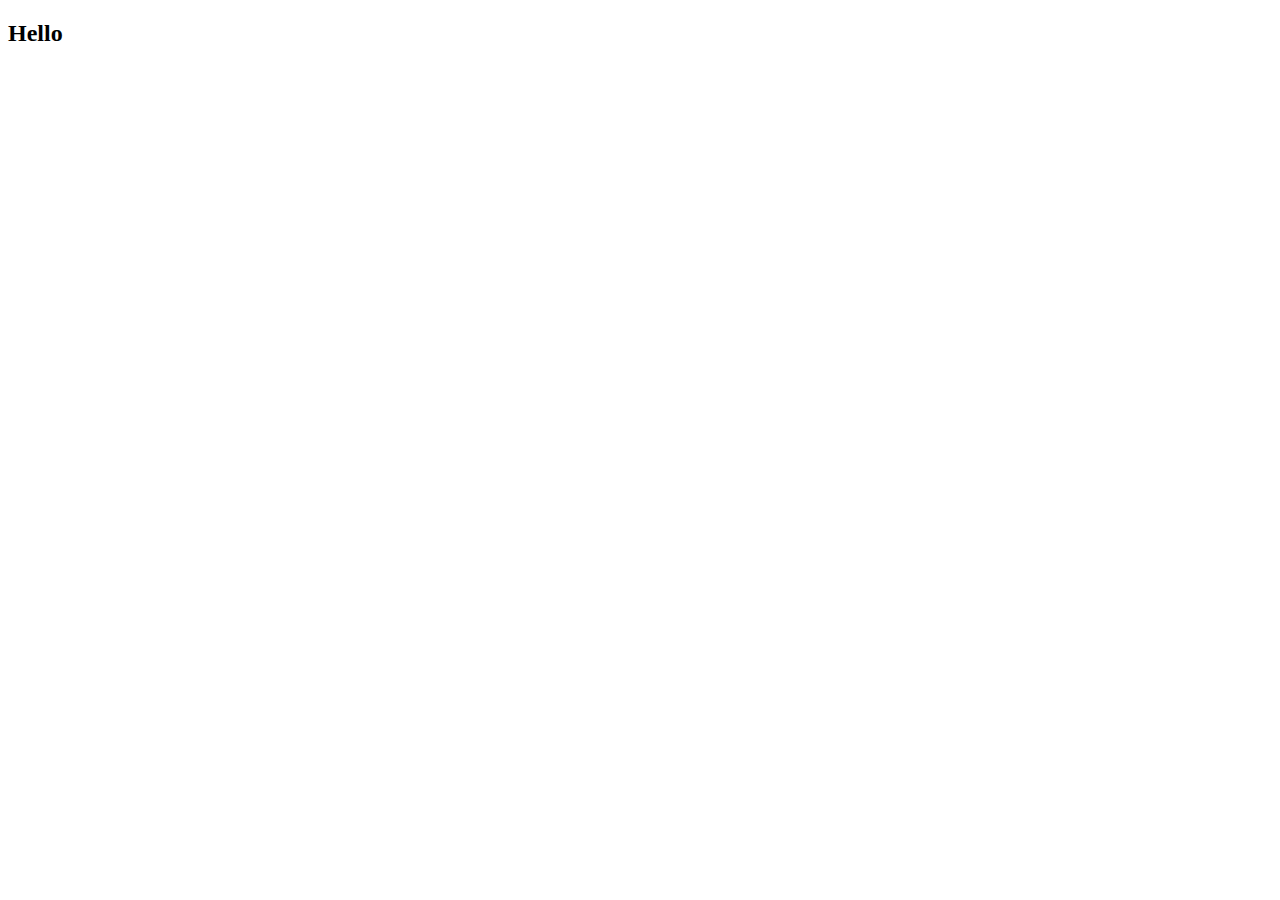
==== index.html @ 31a0cf01 "started file" ====
<!DOCTYPE html>
<html lang = "en">
    <head>
        <meta charset = "utf-8">
        <title>
            Linda's Blog
        </title>
    </head>
    <body>
        <div>
            <h2>Hello</h2>
        </div>

    </body>
</html>
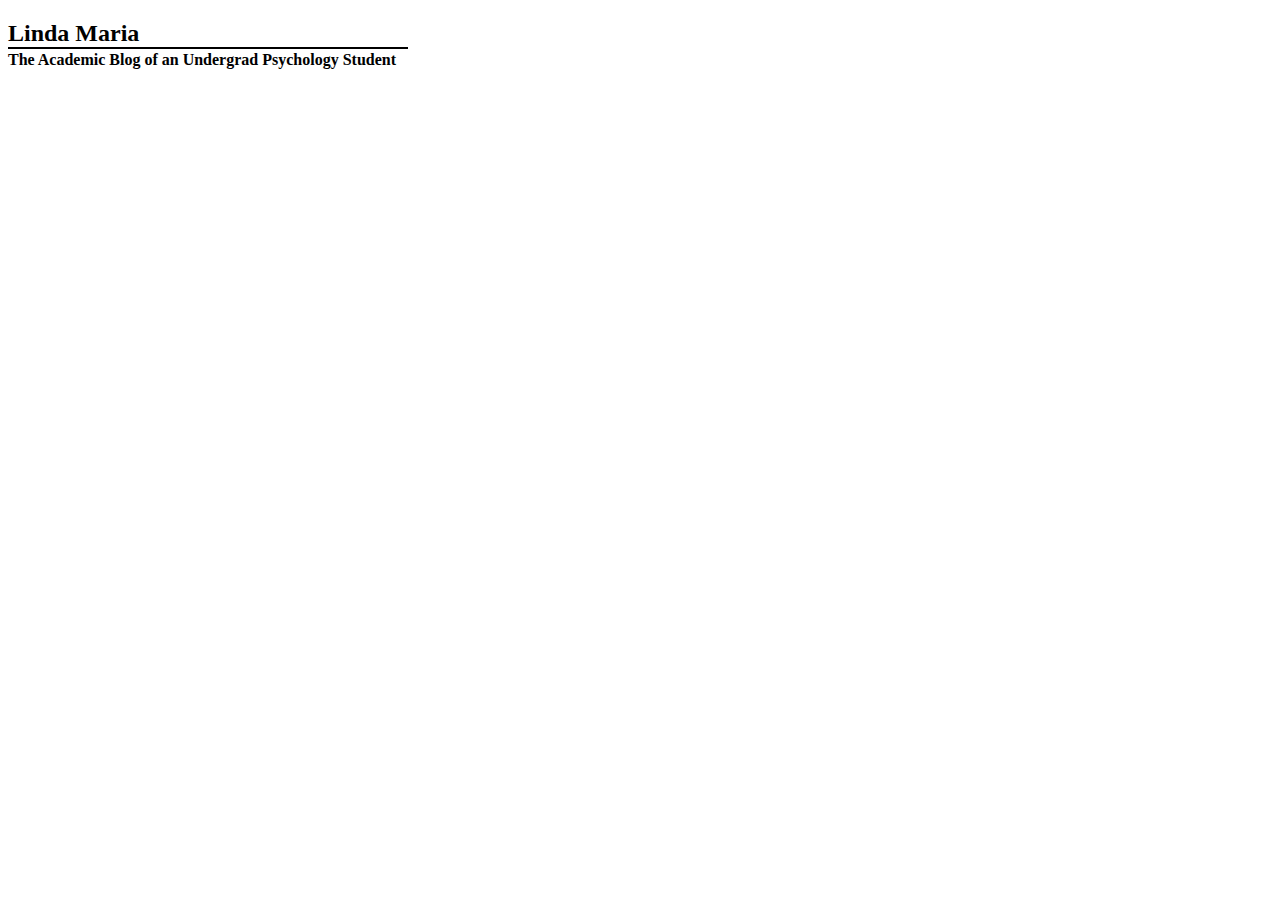
==== commit 72491394: "Added title" ====
--- a/index.html
+++ b/index.html
@@ -5,10 +5,14 @@
         <title>
             Linda's Blog
         </title>
+        <link rel="stylesheet" href="styles.css">
     </head>
     <body>
         <div>
-            <h2>Hello</h2>
+            <div class = "pagetitle">
+                <h2>Linda Maria</h2>
+            </div>
+            <h4 style="margin-top: 2px;"> The Academic Blog of an Undergrad Psychology Student</h4>
         </div>
 
     </body>
--- a/styles.css
+++ b/styles.css
@@ -0,0 +1,8 @@
+.pagetitle {
+    width:400px;
+    border-bottom: 2px solid black;
+}
+
+.pagetitle h2{
+    margin-bottom: 0px;
+}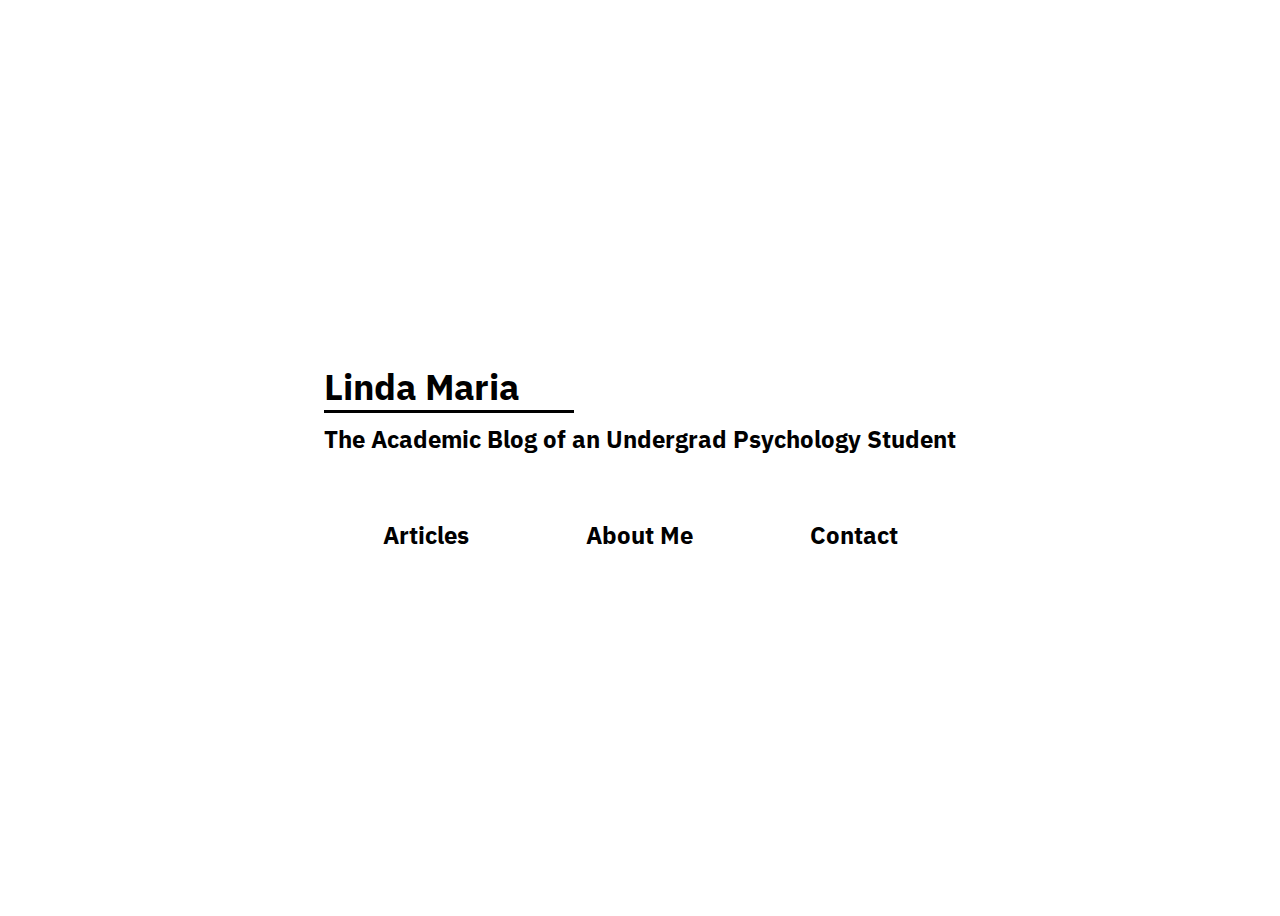
==== commit b14ee1cb: "setup basic layout" ====
--- a/index.html
+++ b/index.html
@@ -1,19 +1,63 @@
 <!DOCTYPE html>
-<html lang = "en">
-    <head>
-        <meta charset = "utf-8">
-        <title>
-            Linda's Blog
-        </title>
-        <link rel="stylesheet" href="styles.css">
-    </head>
-    <body>
-        <div>
-            <div class = "pagetitle">
-                <h2>Linda Maria</h2>
-            </div>
-            <h4 style="margin-top: 2px;"> The Academic Blog of an Undergrad Psychology Student</h4>
+<html lang="en">
+  <head>
+    <meta charset="utf-8" />
+    <title>Linda's Blog</title>
+    <link rel="stylesheet" href="styles.css" />
+  </head>
+  <body>
+    <div
+      style="
+        display: flex;
+        flex-direction: column;
+        align-items: center;
+        justify-content: center;
+        height: 100vh;
+      "
+    >
+      <div
+        style="
+          display: flex;
+          flex-direction: column;
+          align-items: center;
+          justify-content: center;
+          height: 100vh;
+        "
+      >
+        <div style="display: flex; flex-direction: column; align-items: start">
+          <h2
+            style="
+              font-size: 36px;
+              margin-bottom: 5px;
+              border-bottom: 3px solid black;
+              width: 250px;
+            "
+          >
+            Linda Maria
+          </h2>
+          <h4 style="font-size: 24px; margin-top: 5px">
+            The Academic Blog of an Undergrad Psychology Student
+          </h4>
         </div>
 
-    </body>
-</html>+        <div style="display: flex; justify-content: space-around; width: 100%">
+          <h4 style="font-size: 24px">
+            <a style="text-decoration: none; color: black" href="articles.html"
+              >Articles</a
+            >
+          </h4>
+          <h4 style="font-size: 24px">
+            <a style="text-decoration: none; color: black" href="about-me.html"
+              >About Me</a
+            >
+          </h4>
+          <h4 style="font-size: 24px">
+            <a style="text-decoration: none; color: black" href="contact.html"
+              >Contact</a
+            >
+          </h4>
+        </div>
+      </div>
+    </div>
+  </body>
+</html>
--- a/styles.css
+++ b/styles.css
@@ -1,8 +1,62 @@
-.pagetitle {
-    width:400px;
-    border-bottom: 2px solid black;
+@import url("https://fonts.googleapis.com/css2?family=IBM+Plex+Sans&display=swap");
+
+/* Apply the font to elements */
+body {
+  font-family: "IBM Plex Sans", sans-serif;
+  padding: 0 50px;
 }
 
-.pagetitle h2{
-    margin-bottom: 0px;
-}+.page-container {
+  display: flex;
+  flex-direction: column;
+  align-items: center;
+  height: 100vh;
+}
+
+.section-heading {
+  font-size: 36px;
+  padding-left: 5px;
+  margin-bottom: 30px;
+  border-bottom: 3px solid black;
+  width: 250px;
+}
+
+.nav-bar {
+  display: flex;
+  justify-content: end;
+  width: 100%;
+}
+
+.nav-section {
+  display: flex;
+  justify-content: space-around;
+  width: 50%;
+}
+
+.nav-item {
+  font-size: 24px;
+  text-decoration: none;
+  color: black;
+}
+
+.article-card {
+  display: flex;
+  flex-direction: column;
+  align-items: start;
+  padding: 20px;
+  background-color: #f5f5f5;
+  border-radius: 10px;
+}
+
+.article-date {
+  font-size: 16px;
+  margin-bottom: 3px;
+  margin-left: 5px;
+  color: gainsboro;
+}
+
+.article-description {
+  font-size: 18px;
+  font-weight: normal;
+  margin: 10px;
+}
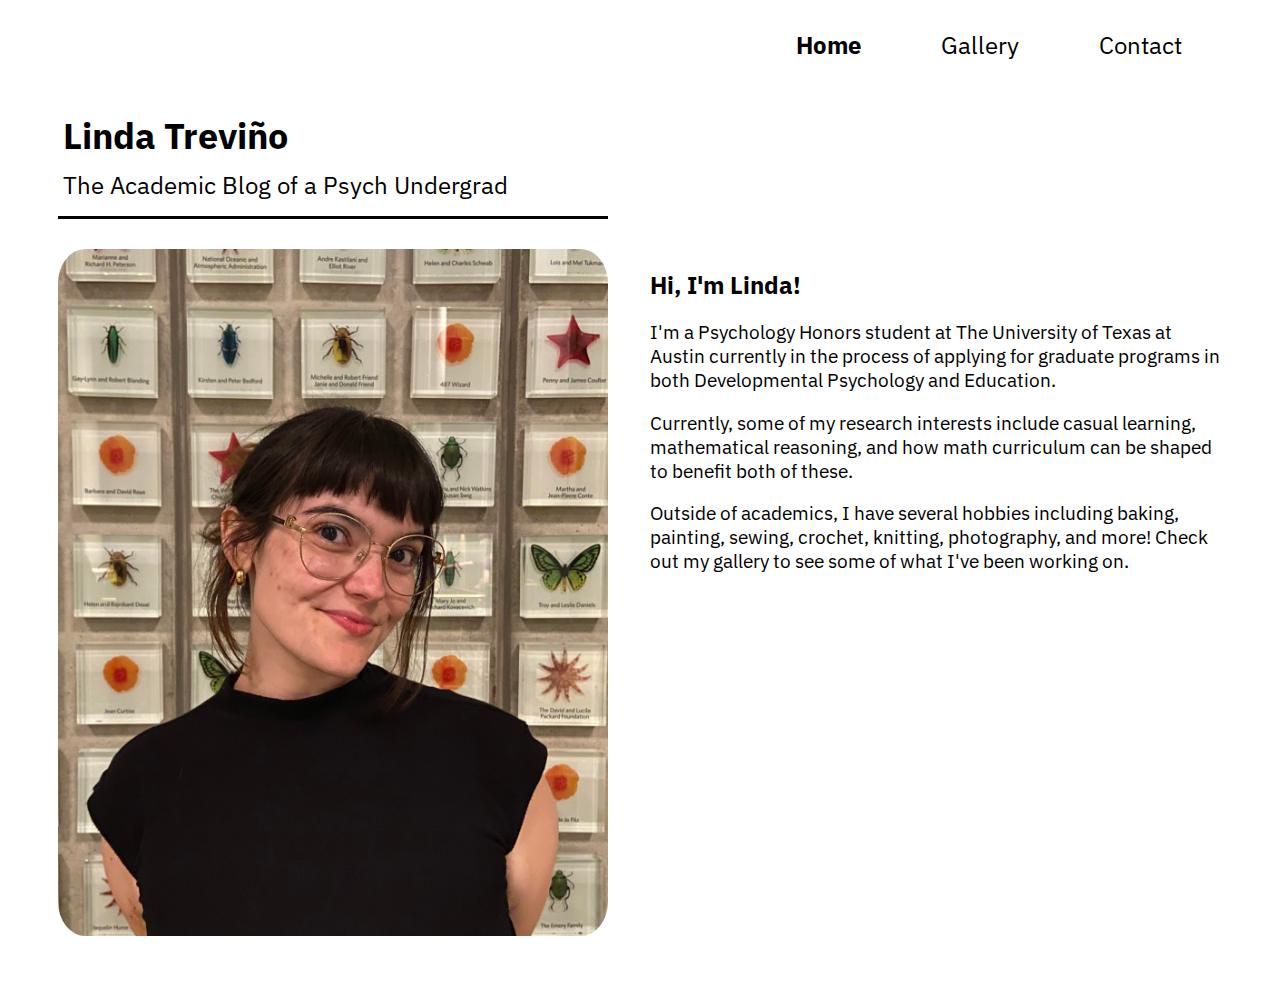
==== commit 679d84eb: "initial gallery view, descriptions to come" ====
--- a/index.html
+++ b/index.html
@@ -2,62 +2,64 @@
 <html lang="en">
   <head>
     <meta charset="utf-8" />
-    <title>Linda's Blog</title>
+    <title>Linda's Blog | About Me</title>
     <link rel="stylesheet" href="styles.css" />
+    <link rel="preconnect" href="https://fonts.googleapis.com">
+    <link rel="preconnect" href="https://fonts.gstatic.com" crossorigin>
+    <link href="https://fonts.googleapis.com/css2?family=IBM+Plex+Sans:ital,wght@0,100;0,200;0,300;0,400;0,500;0,600;0,700;1,100;1,200;1,300;1,400;1,500;1,600;1,700&display=swap" rel="stylesheet">
   </head>
   <body>
-    <div
-      style="
-        display: flex;
-        flex-direction: column;
-        align-items: center;
-        justify-content: center;
-        height: 100vh;
-      "
-    >
-      <div
-        style="
-          display: flex;
-          flex-direction: column;
-          align-items: center;
-          justify-content: center;
-          height: 100vh;
-        "
-      >
-        <div style="display: flex; flex-direction: column; align-items: start">
-          <h2
-            style="
-              font-size: 36px;
-              margin-bottom: 5px;
-              border-bottom: 3px solid black;
-              width: 250px;
-            "
+    <div class="page-container">
+      <div style="width: 100%; max-width: 1200px">
+        <div class="nav-bar">
+          <div class="nav-section">
+            <h4>
+              <a class="nav-item" href="index.html"><strong>Home</strong></a>
+            </h4>
+            <!-- <h4>
+              <a class="nav-item" href="articles.html">Articles</a>
+            </h4> -->
+            <h4>
+              <a class="nav-item" href="gallery.html">Gallery</a>
+            </h4>
+            <h4>
+              <a class="nav-item" href="contact.html">Contact</a>
+            </h4>
+          </div>
+        </div>
+        <div style="display: flex; justify-content: start; width: 100%">
+          <div
+            style="display: flex; flex-direction: column; align-items: start"
           >
-            Linda Maria
-          </h2>
-          <h4 style="font-size: 24px; margin-top: 5px">
-            The Academic Blog of an Undergrad Psychology Student
-          </h4>
+            <div class="section-heading">
+              <h2 style="font-size: 36px; margin-bottom: 0;">Linda Treviño</h2>
+              <h3 style="font-size: 24px; margin-top: 10px; margin-bottom: 15px;">The Academic Blog of a Psych Undergrad</h3>
+            </div>
+          </div>
         </div>
+        <div style="display: flex; width: 100%; padding-bottom: 50px;">
+          <div style="display: flex; flex-direction: column; flex: 1; padding-right: 10px;">
+            <img src="images/linda/linda-caos.jpg" width="550px" style="border-radius: 5%; max-width: 100%;" />
+          </div>
+          <div style="display: flex; flex-direction: column; flex: 1; padding-left: 10px;">
+            <h2 style="margin-bottom: 0;">Hi, I'm Linda!</h2>
+            <h3 style="font-weight: 400; margin-bottom: 0">
+              I'm a Psychology Honors student at The University of Texas at Austin
+              currently in the process of applying for graduate programs in both Developmental Psychology and Education.
+            </h3>
+            <h3 style="font-weight: 400; margin-bottom: 0">
+              Currently, some of my research interests include casual learning, mathematical reasoning, and how math curriculum
+              can be shaped to benefit both of these.
+            </h3>
+            <h3 style="font-weight: 400; margin-bottom: 0">
+              Outside of academics, I have several hobbies including baking, painting,
+              sewing, crochet, knitting, photography, and more! Check out my gallery to see some of what I've been working on.
+            </h3>
+            <!-- <h2 style="margin-bottom: 0; margin-top: 30px; font-size: 24px;">Research Experience</h2> -->
 
-        <div style="display: flex; justify-content: space-around; width: 100%">
-          <h4 style="font-size: 24px">
-            <a style="text-decoration: none; color: black" href="articles.html"
-              >Articles</a
-            >
-          </h4>
-          <h4 style="font-size: 24px">
-            <a style="text-decoration: none; color: black" href="about-me.html"
-              >About Me</a
-            >
-          </h4>
-          <h4 style="font-size: 24px">
-            <a style="text-decoration: none; color: black" href="contact.html"
-              >Contact</a
-            >
-          </h4>
+          </div>
         </div>
       </div>
     </div>
   </body>
-</html>
+</html>--- a/styles.css
+++ b/styles.css
@@ -1,9 +1,10 @@
-@import url("https://fonts.googleapis.com/css2?family=IBM+Plex+Sans&display=swap");
-
-/* Apply the font to elements */
 body {
   font-family: "IBM Plex Sans", sans-serif;
   padding: 0 50px;
+}
+
+h3 {
+  font-weight: normal;
 }
 
 .page-container {
@@ -18,7 +19,7 @@
   padding-left: 5px;
   margin-bottom: 30px;
   border-bottom: 3px solid black;
-  width: 250px;
+  padding-right: 100px;
 }
 
 .nav-bar {
@@ -30,13 +31,22 @@
 .nav-section {
   display: flex;
   justify-content: space-around;
-  width: 50%;
+  font-weight: normal;
+  width: 40%;
 }
 
 .nav-item {
   font-size: 24px;
+  font-weight: normal;
   text-decoration: none;
   color: black;
+}
+
+.article-grid {
+  display: grid;
+  grid-template-columns: 1fr 1fr;
+  gap: 10px;
+  width: 100%;
 }
 
 .article-card {
@@ -46,13 +56,19 @@
   padding: 20px;
   background-color: #f5f5f5;
   border-radius: 10px;
+  cursor: pointer;
+}
+
+.article-link {
+  text-decoration: none;
+  color: black;
 }
 
 .article-date {
   font-size: 16px;
   margin-bottom: 3px;
   margin-left: 5px;
-  color: gainsboro;
+  color: rgb(190, 188, 188);
 }
 
 .article-description {
@@ -60,3 +76,166 @@
   font-weight: normal;
   margin: 10px;
 }
+
+@media screen and (max-width: 899px) {
+  .nav-section {
+    display: flex;
+    justify-content: space-around;
+    width: 100%;
+  }
+
+  .article-grid {
+    display: grid;
+    grid-template-columns: 1fr;
+    gap: 10px;
+    width: 100%;
+  }
+}
+
+.gallery-container { /* Or whatever the parent container class is */
+  display: flex;
+  justify-content: center; /* Center the grid container horizontally */
+  width: 100%; /* Ensure the container spans the full width */
+}
+
+.grid-container {
+  display: grid;
+  grid-template-columns: repeat(3, 1fr); /* 3 columns with equal width */
+  gap: 8px; /* Space between tiles */
+  padding: 16px;
+  width: 100%; /* Ensure the grid spans the full width of the container */
+  box-sizing: border-box; /* Include padding in the container's size */
+}
+
+.grid-item {
+  justify-content: center; /* Center image horizontally */
+  align-items: center; /* Center image vertically */
+  max-height: 300px; /* Set a fixed maximum height for all cards */
+  background-color: #f9f9f9;
+  border: 1px solid #ccc;
+  border-radius: 8px;
+  overflow: hidden; /* Clip overflowing content */
+  cursor: pointer;
+  padding: 5px; /* Add consistent padding inside the tile */
+  box-sizing: border-box; /* Include padding in the dimensions */
+  transition: transform 0.6s cubic-bezier(0.25, 1, 0.5, 1),
+              box-shadow 0.6s cubic-bezier(0.25, 1, 0.5, 1); /* Smooth hover effects */
+}
+
+.grid-item:hover {
+  transform: scale(1.10); /* Slightly increase the size on hover */
+  box-shadow: 0 8px 16px rgba(0, 0, 0, 0.2); /* Add shadow effect on hover */
+  z-index: 10;
+}
+
+.grid-item img {
+  width: 100%; /* Ensure the image spans the full width of the grid item */
+  height: 100%; /* Fill the height of the grid item */
+  object-fit: cover; /* Ensures the image fills and clips excess content */
+  border-radius: 4px; /* Add rounded corners to the image */
+}
+
+/* Modal overlay (dark background) */
+.modal {
+  display: none;
+  position: fixed;
+  top: 0;
+  left: 0;
+  width: 100%;
+  height: 100%;
+  background: rgba(0, 0, 0, 0.8);
+  justify-content: center;
+  align-items: center;
+  z-index: 1000;
+}
+
+/* Modal content (centered and constrained size) */
+.modal-content {
+  background: #fff;
+  padding: 20px;
+  border-radius: 8px;
+  text-align: center;
+  width: 80%; /* Fixed width (as a percentage of the viewport) */
+  max-width: 750px; /* Maximum width for larger screens */
+  height: auto; /* Maintain height proportional to content */
+  max-height: 80%; /* Ensure modal doesn't exceed viewport height */
+  overflow: hidden; /* Prevent content overflow */
+  position: relative;
+  box-shadow: 0 4px 6px rgba(0, 0, 0, 0.2);
+  display: flex;
+  flex-direction: column;
+  justify-content: center;
+  align-items: center;
+  padding: 20px;
+}
+
+/* Image inside modal (scaled to fit within the modal) */
+.modal-content img {
+  max-width: 100%; /* Scale down to fit the modal width */
+  max-height: calc(80% - 60px); /* Leave room for padding and description */
+  object-fit: fit; /* Ensure the image maintains aspect ratio */
+  border-radius: 8px; /* Add slight rounding to the image */
+  overflow-y: hidden;
+}
+
+/* Modal description (scroll if text overflows) */
+.modal-description {
+  margin-top: 15px;
+  margin-bottom: 0;
+  font-size: 16px;
+  color: #333;
+  max-height: 20%; /* Ensure description doesn't take over the modal */
+  text-align: center;
+}
+
+/* Arrows */
+.arrow {
+  position: absolute;
+  top: 50%;
+  transform: translateY(-50%);
+  font-size: 36px;
+  font-weight: bold;
+  color: white;
+  cursor: pointer;
+  user-select: none;
+  z-index: 1001;
+  transition: transform 0.3s ease, color 0.3s ease;
+}
+
+.left-arrow {
+  left: calc(50% - 450px);
+}
+
+.right-arrow {
+  right: calc(50% - 450px);
+}
+
+.arrow:hover {
+  color: #ccc; /* Change color smoothly */
+  transform: translateY(-50%) scale(1.3); /* Grow arrow by 20% on hover */
+}
+
+/* Close button positioned outside the modal content */
+.close {
+  position: absolute;
+  top: calc(50% - 365px); /* Position above the modal with a 15px gap */
+  right: calc(50% - 465px); /* Place outside and above */
+  font-size: 48px;
+  font-weight: bold;
+  color: white;
+  cursor: pointer;
+  border-radius: 50%;
+  width: 48px;
+  height: 48px;
+  display: flex;
+  align-items: center;
+  justify-content: center;
+  z-index: 1001;
+  background: transparent; /* Start with no background */
+  transition: transform 0.3s ease, color 0.3s ease; /* Smoothly animate size and color */
+}
+
+.close:hover {
+  color: #ccc; /* Smoothly change text color */
+  transform: scale(1.3); /* Grow arrow by 20% on hover */
+}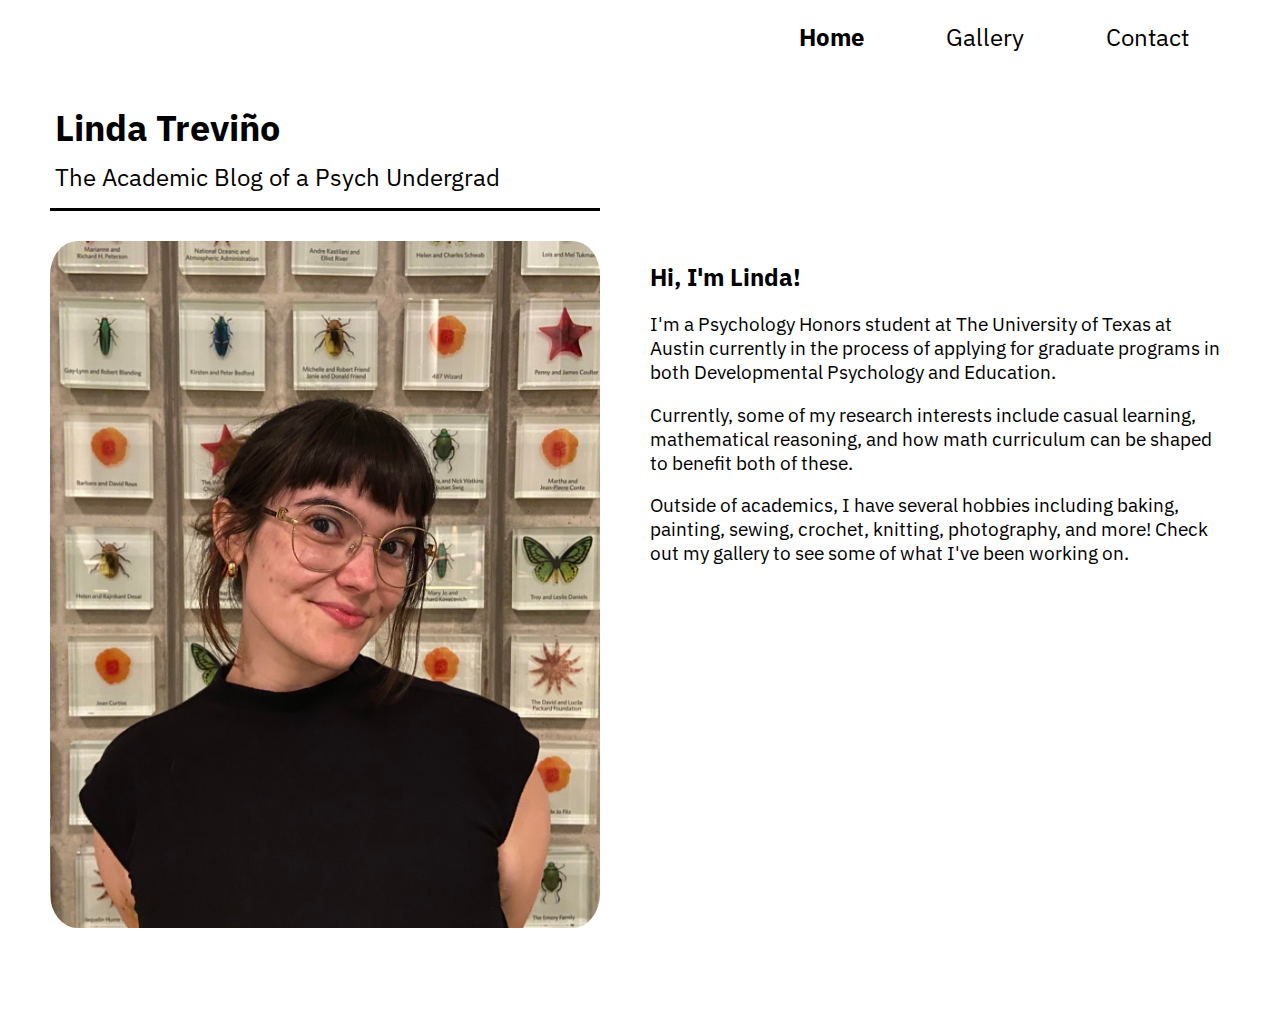
==== commit 39c27a8d: "add top level gallery links" ====
--- a/index.html
+++ b/index.html
@@ -10,7 +10,7 @@
   </head>
   <body>
     <div class="page-container">
-      <div style="width: 100%; max-width: 1200px">
+      <div class="page-content">
         <div class="nav-bar">
           <div class="nav-section">
             <h4>
--- a/styles.css
+++ b/styles.css
@@ -1,6 +1,7 @@
 body {
   font-family: "IBM Plex Sans", sans-serif;
   padding: 0 50px;
+  margin: 0;
 }
 
 h3 {
@@ -11,7 +12,13 @@
   display: flex;
   flex-direction: column;
   align-items: center;
-  height: 100vh;
+  min-height: 100vh;
+}
+
+.page-content {
+  width: 100%;
+  max-width: 1200px;
+  padding-bottom: 50px;
 }
 
 .section-heading {
@@ -100,7 +107,7 @@
 
 .grid-container {
   display: grid;
-  grid-template-columns: repeat(3, 1fr); /* 3 columns with equal width */
+  grid-template-columns: repeat(4, 1fr); /* 3 columns with equal width */
   gap: 8px; /* Space between tiles */
   padding: 16px;
   width: 100%; /* Ensure the grid spans the full width of the container */
@@ -215,6 +222,23 @@
   transform: translateY(-50%) scale(1.3); /* Grow arrow by 20% on hover */
 }
 
+.see-more {
+  display: flex;
+  justify-content: center;
+  align-items: center;
+  font-size: 48px;
+  cursor: pointer;
+  user-select: none;
+  color: #000;
+  transition: transform 0.3s ease, color 0.3s ease;
+}
+
+.see-more:hover {
+  color: #aaa; /* Change color smoothly */
+  transform: scale(1.2); /* Grow arrow by 20% on hover */
+}
+
+
 /* Close button positioned outside the modal content */
 .close {
   position: absolute;
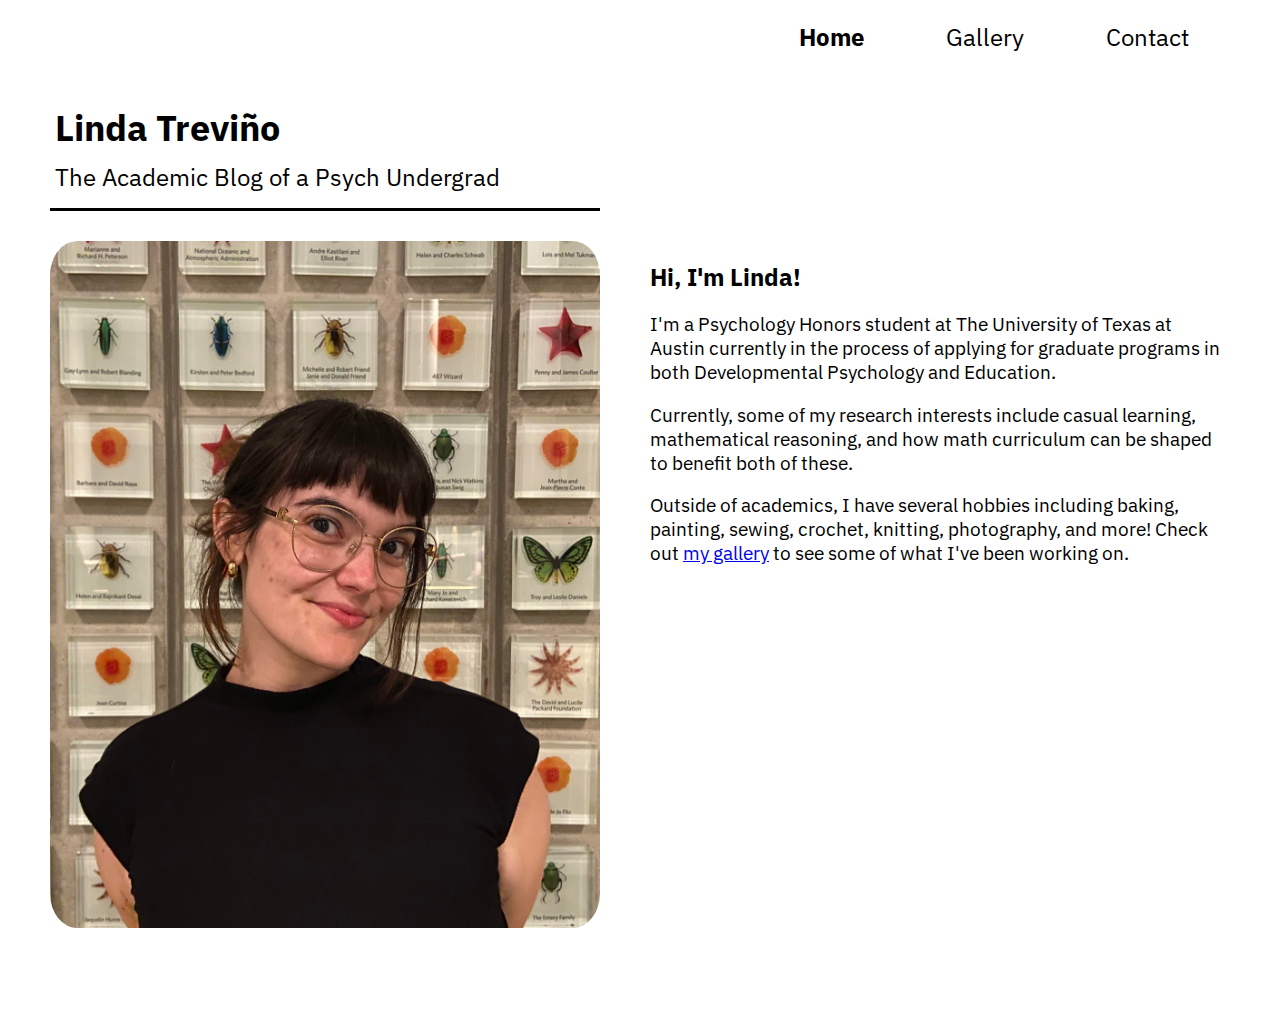
==== commit 94b4606a: "link to gallery" ====
--- a/index.html
+++ b/index.html
@@ -53,7 +53,7 @@
             </h3>
             <h3 style="font-weight: 400; margin-bottom: 0">
               Outside of academics, I have several hobbies including baking, painting,
-              sewing, crochet, knitting, photography, and more! Check out my gallery to see some of what I've been working on.
+              sewing, crochet, knitting, photography, and more! Check out <a href="./gallery.html">my gallery</a> to see some of what I've been working on.
             </h3>
             <!-- <h2 style="margin-bottom: 0; margin-top: 30px; font-size: 24px;">Research Experience</h2> -->
 
--- a/styles.css
+++ b/styles.css
@@ -163,7 +163,7 @@
   border-radius: 8px;
   text-align: center;
   width: 80%; /* Fixed width (as a percentage of the viewport) */
-  max-width: 750px; /* Maximum width for larger screens */
+  max-width: 850px; /* Maximum width for larger screens */
   height: auto; /* Maintain height proportional to content */
   max-height: 80%; /* Ensure modal doesn't exceed viewport height */
   overflow: hidden; /* Prevent content overflow */
@@ -210,11 +210,11 @@
 }
 
 .left-arrow {
-  left: calc(50% - 450px);
+  left: calc(50% - 500px);
 }
 
 .right-arrow {
-  right: calc(50% - 450px);
+  right: calc(50% - 500px);
 }
 
 .arrow:hover {
@@ -243,7 +243,7 @@
 .close {
   position: absolute;
   top: calc(50% - 365px); /* Position above the modal with a 15px gap */
-  right: calc(50% - 465px); /* Place outside and above */
+  right: calc(50% - 520px); /* Place outside and above */
   font-size: 48px;
   font-weight: bold;
   color: white;
